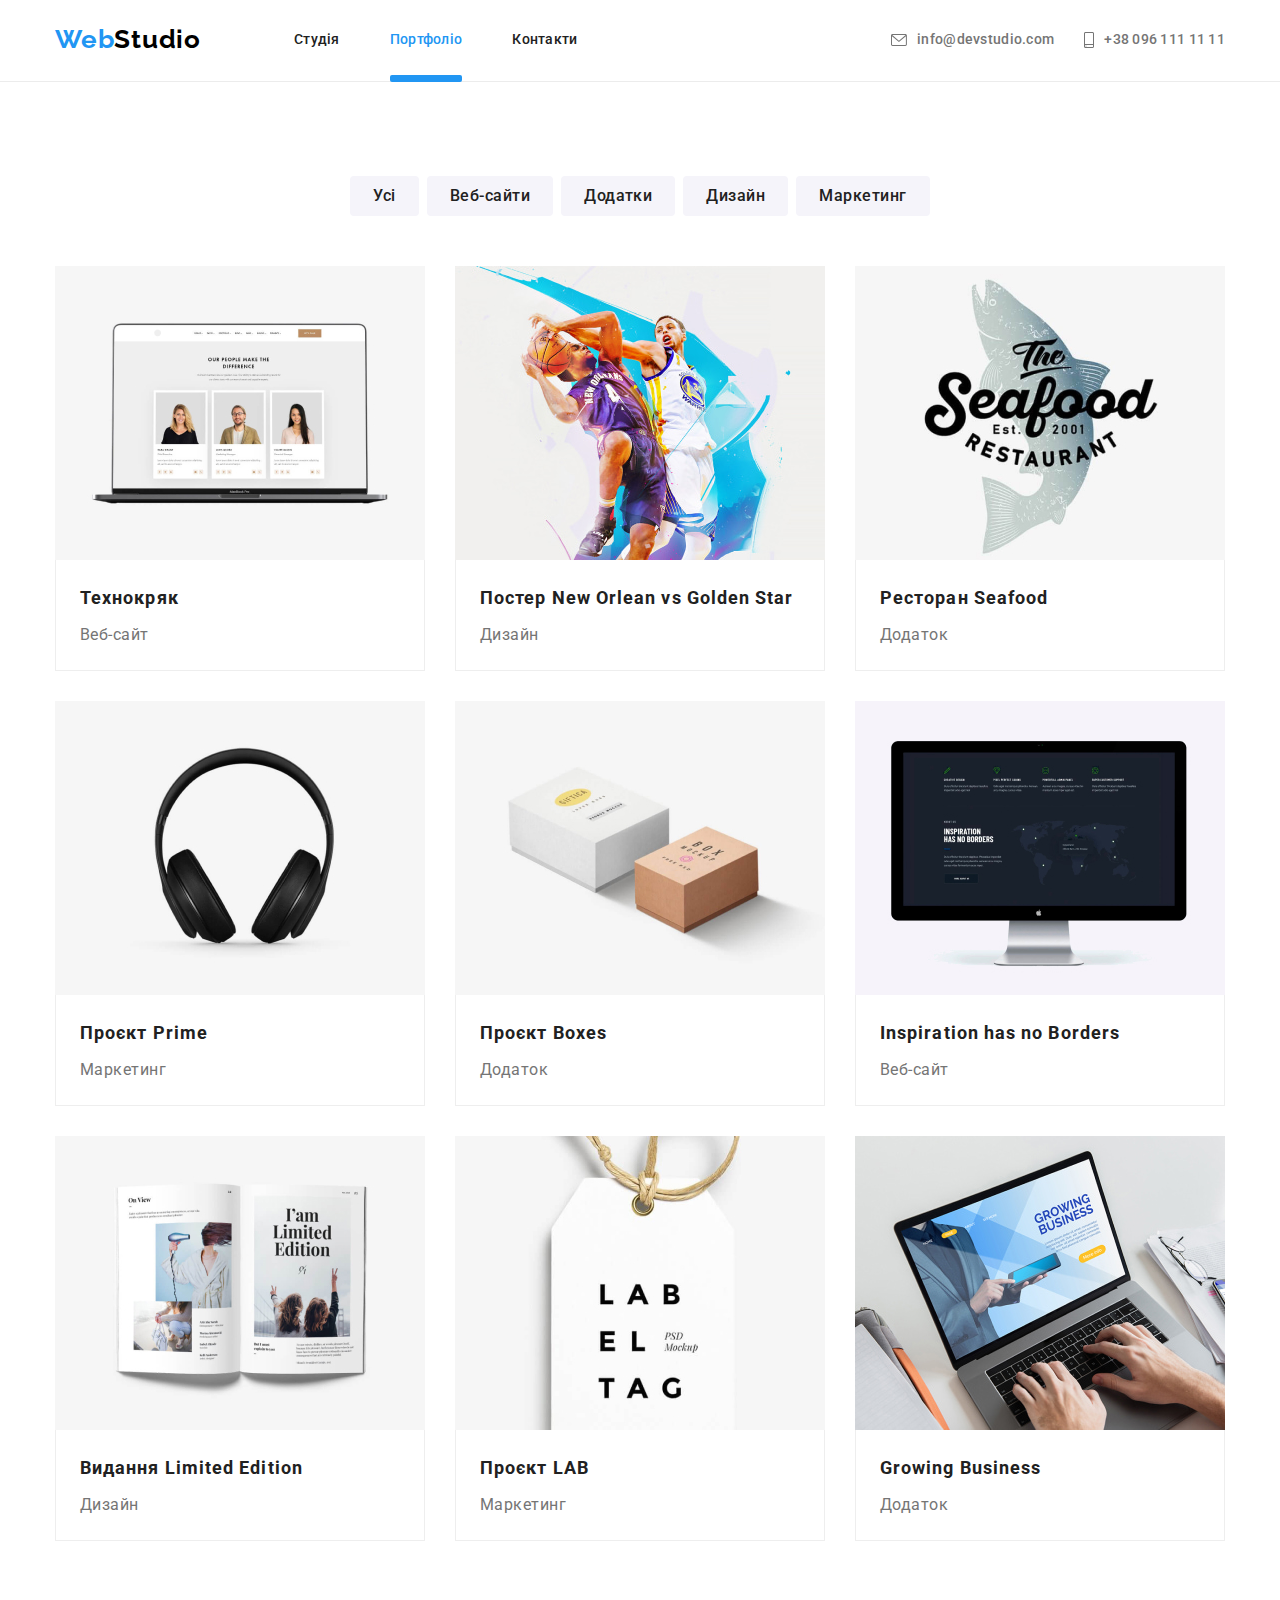
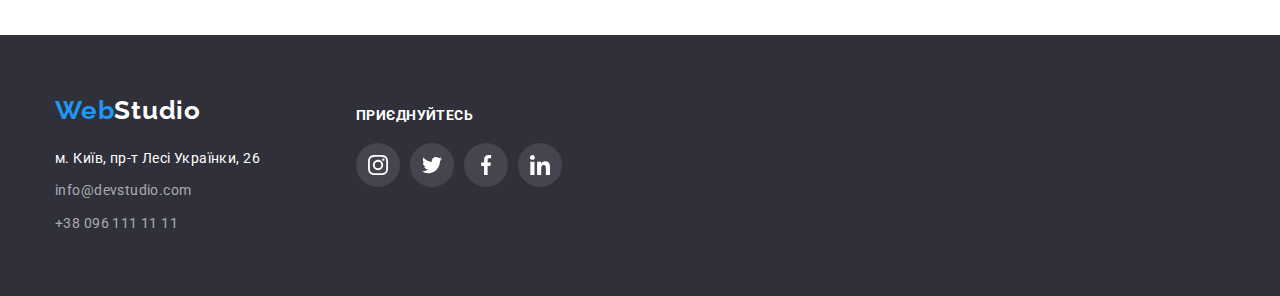
==== portfolio.html @ ac4dfc62 "create new repo" ====
<!DOCTYPE html>
<html lang="uk">
  <head>
    <meta charset="UTF-8" />
    <meta http-equiv="X-UA-Compatible" content="IE=edge" />
    <meta name="viewport" content="width=device-width, initial-scale=1.0" />
    <title lang="en">Portfolio</title>
    <link rel="preconnect" href="https://fonts.googleapis.com" />
    <link rel="preconnect" href="https://fonts.gstatic.com" crossorigin />
    <link
      href="https://fonts.googleapis.com/css2?family=Raleway:ital,wght@0,700;1,700&family=Roboto:ital,wght@0,400;0,500;0,700;0,900;1,400;1,500;1,700;1,900&display=swap"
      rel="stylesheet"
    />
    <link
      rel="stylesheet"
      href="https://cdnjs.cloudflare.com/ajax/libs/modern-normalize/1.1.0/modern-normalize.css"
    />
    <link rel="stylesheet" href="./css/styles.css" />
  </head>
  <body>
    <!-- header -->
    <header class="header">
      <div class="main-nav container">
        <a href="./index.html" class="logo link">
          <span class="logo-web" lang="en">Web</span
          ><span class="logo-studio" lang="en">Studio</span>
        </a>
        <nav>
          <ul class="site-nav list">
            <li class="header-item">
              <a href="./index.html" class="link">Студія</a>
            </li>
            <li class="header-item">
              <a href="./portfolio.html" class="link current">Портфоліо</a>
            </li>
            <li class="header-item">
              <a href="#" class="link">Контакти</a>
            </li>
          </ul>
        </nav>
        <ul class="auth-nav list">
          <li class="auth-nav-item">
            <a href="mailto:info@devstudio.com" class="link contacts-link">
              <svg class="contacts-icon" width="16" height="12">
                <use href="./images/icons.svg#icon-envelope"></use></svg
              >info@devstudio.com</a
            >
          </li>
          <li class="auth-nav-item">
            <a href="tel:+380961111111" class="link contacts-link">
              <svg class="contacts-icon" width="10" height="16">
                <use href="./images/icons.svg#icon-smartphone"></use></svg
              >+38 096 111 11 11</a
            >
          </li>
        </ul>
      </div>
    </header>
    <!-- main -->
    <main>
      <section class="portfolio">
        <div class="container">
          <h1 class="visually-hidden">Наші проєкти</h1>
          <!-- List of filtrs -->
          <ul class="portfolio-btn-list list">
            <li class="portfolio-btn-item">
              <button type="button" class="button">Усі</button>
            </li>
            <li class="portfolio-btn-item">
              <button type="button" class="button">Веб-сайти</button>
            </li>
            <li class="portfolio-btn-item">
              <button type="button" class="button">Додатки</button>
            </li>
            <li class="portfolio-btn-item">
              <button type="button" class="button">Дизайн</button>
            </li>
            <li class="portfolio-btn-item">
              <button type="button" class="button">Маркетинг</button>
            </li>
          </ul>
          <!-- List of projects -->
          <ul class="portfolio-list list">
            <li class="portfolio-item">
              <a href="" class="portfolio-link">
                <div class="img-wrapper">
                  <img class="projects-img"
                    src="./images/img_1.jpg"
                    alt="Стартова сторінка вебсайту"
                    width="370"
                  />
                  <div class="portfolio-hidden-dscr">
                    Ресурс пропонує комплексні пропозиції з різним рівнем
                    функціоналу та сервісів. Все це дозволить відвідувачу
                    отримати вичерпні відомості про компанію чи приватну особу.
                  </div>
                </div>
                <div class="portfolio-dscr">
                  <h3 class="portfolio-title">Технокряк</h3>
                  <p class="portfolio-text">Веб-сайт</p>
                </div>
              </a>
            </li>
            <li class="portfolio-item">
              <a href="" class="portfolio-link">
                <div class="img-wrapper">
                  <img class="projects-img" src="./images/img_2.jpg" alt="Постер" width="370" />
                  <div class="portfolio-hidden-dscr">
                    Ресурс пропонує комплексні пропозиції з різним рівнем
                    функціоналу та сервісів. Все це дозволить відвідувачу
                    отримати вичерпні відомості про компанію чи приватну особу.
                  </div>
                </div>
                <div class="portfolio-dscr">
                  <h3 class="portfolio-title">
                    Постер New Orlean vs Golden Star
                  </h3>
                  <p class="portfolio-text">Дизайн</p>
                </div>
              </a>
            </li>
            <li class="portfolio-item">
              <a href="" class="portfolio-link">
                <div class="img-wrapper">
                  <img class="projects-img"
                    src="./images/img_3.jpg"
                    alt="Логотип ресторану"
                    width="370"
                  />
                  <div class="portfolio-hidden-dscr">
                    Ресурс пропонує комплексні пропозиції з різним рівнем
                    функціоналу та сервісів. Все це дозволить відвідувачу
                    отримати вичерпні відомості про компанію чи приватну особу.
                  </div>
                </div>
                <div class="portfolio-dscr">
                  <h3 class="portfolio-title">Ресторан Seafood</h3>
                  <p class="portfolio-text">Додаток</p>
                </div>
              </a>
            </li>
            <li class="portfolio-item">
              <a href="" class="portfolio-link">
                <div class="img-wrapper">
                  <img class="projects-img" src="./images/img_4.jpg" alt="Навушники" width="370" />
                  <div class="portfolio-hidden-dscr">
                    Ресурс пропонує комплексні пропозиції з різним рівнем
                    функціоналу та сервісів. Все це дозволить відвідувачу
                    отримати вичерпні відомості про компанію чи приватну особу.
                  </div>
                </div>
                <div class="portfolio-dscr">
                  <h3 class="portfolio-title">Проєкт Prime</h3>
                  <p class="portfolio-text">Маркетинг</p>
                </div>
              </a>
            </li>
            <li class="portfolio-item">
              <a href="" class="portfolio-link">
                <div class="img-wrapper">
                  <img class="projects-img"
                    src="./images/img_5.jpg"
                    alt="Зображення коробочок "
                    width="370"
                  />
                  <div class="portfolio-hidden-dscr">
                    Ресурс пропонує комплексні пропозиції з різним рівнем
                    функціоналу та сервісів. Все це дозволить відвідувачу
                    отримати вичерпні відомості про компанію чи приватну особу.
                  </div>
                </div>
                <div class="portfolio-dscr">
                  <h3 class="portfolio-title">Проєкт Boxes</h3>
                  <p class="portfolio-text">Додаток</p>
                </div>
              </a>
            </li>
            <li class="portfolio-item">
              <a href="" class="portfolio-link">
                <div class="img-wrapper">
                  <img class="projects-img"
                    src="./images/img_6.jpg"
                    alt="Стартова сторінка вебсайту"
                    width="370"
                  />
                  <div class="portfolio-hidden-dscr">
                    Ресурс пропонує комплексні пропозиції з різним рівнем
                    функціоналу та сервісів. Все це дозволить відвідувачу
                    отримати вичерпні відомості про компанію чи приватну особу.
                  </div>
                </div>
                <div class="portfolio-dscr">
                  <h3 class="portfolio-title">Inspiration has no Borders</h3>
                  <p class="portfolio-text">Веб-сайт</p>
                </div>
              </a>
            </li>
            <li class="portfolio-item">
              <a href="" class="portfolio-link">
                <div class="img-wrapper">
                  <img class="projects-img"
                    src="./images/img_7.jpg"
                    alt="Зображення книги"
                    width="370"
                  />
                  <div class="portfolio-hidden-dscr">
                    Ресурс пропонує комплексні пропозиції з різним рівнем
                    функціоналу та сервісів. Все це дозволить відвідувачу
                    отримати вичерпні відомості про компанію чи приватну особу.
                  </div>
                </div>
                <div class="portfolio-dscr">
                  <h3 class="portfolio-title">Видання Limited Edition</h3>
                  <p class="portfolio-text">Дизайн</p>
                </div>
              </a>
            </li>
            <li class="portfolio-item">
              <a href="" class="portfolio-link">
                <div class="img-wrapper">
                  <img class="projects-img"
                    src="./images/img_8.jpg"
                    alt="Зображення етикетки"
                    width="370"
                  />
                  <div class="portfolio-hidden-dscr">
                    Ресурс пропонує комплексні пропозиції з різним рівнем
                    функціоналу та сервісів. Все це дозволить відвідувачу
                    отримати вичерпні відомості про компанію чи приватну особу.
                  </div>
                </div>
                <div class="portfolio-dscr">
                  <h3 class="portfolio-title">Проєкт LAB</h3>
                  <p class="portfolio-text">Маркетинг</p>
                </div>
              </a>
            </li>
            <li class="portfolio-item">
              <a href="" class="portfolio-link">
                <div class="img-wrapper">
                  <img class="projects-img"
                    src="./images/img_9.jpg"
                    alt="Зображення ноутбуку"
                    width="370"
                  />
                  <div class="portfolio-hidden-dscr">
                    Ресурс пропонує комплексні пропозиції з різним рівнем
                    функціоналу та сервісів. Все це дозволить відвідувачу
                    отримати вичерпні відомості про компанію чи приватну особу.
                  </div>
                </div>
                <div class="portfolio-dscr">
                  <h3 class="portfolio-title">Growing Business</h3>
                  <p class="portfolio-text">Додаток</p>
                </div>
              </a>
            </li>
          </ul>
        </div>
      </section>
    </main>
    <!-- footer -->
    <footer class="footer">
      <div class="footer-address-social container">
        <div class="footer-address-list">
          <a href="./index.html" class="link footer-logo">
            <span class="footer-logo-web" lang="en">Web</span
            ><span class="footer-logo-studio" lang="en">Studio</span>
          </a>
          <address>
            <ul class="list">
              <li class="footer-item">
                <a
                  href="https://goo.gl/maps/YVStPBYN47tz3UrX9"
                  target="_blank"
                  rel="noopener noreferrer nofollow"
                  class="link"
                  >м. Київ, пр-т Лесі Українки, 26
                </a>
              </li>
              <li class="footer-item">
                <a href="mailto:info@devstudio.com" class="link contacts"
                  >info@devstudio.com</a
                >
              </li>
              <li class="footer-item">
                <a href="tel:+380961111111" class="link contacts"
                  >+38 096 111 11 11</a
                >
              </li>
            </ul>
          </address>
        </div>
        <div class="footer-social-media">
          <h3 class="footer-social-title">приєднуйтесь</h3>
          <ul class="footer-social-list">
            <li class="footer-social-item">
              <a href="" class="footer-social-link">
                <svg class="footer-social-icon" width="20" height="20">
                  <use href="./images/icons.svg#icon-instagram"></use>
                </svg>
              </a>
            </li>
            <li class="footer-social-item">
              <a href="" class="footer-social-link">
                <svg class="footer-social-icon" width="20" height="20">
                  <use href="./images/icons.svg#icon-twitter"></use>
                </svg>
              </a>
            </li>
            <li class="footer-social-item">
              <a href="" class="footer-social-link">
                <svg class="footer-social-icon" width="20" height="20">
                  <use href="./images/icons.svg#icon-facebook"></use>
                </svg>
              </a>
            </li>
            <li class="footer-social-item">
              <a href="" class="footer-social-link">
                <svg class="footer-social-icon" width="20" height="20">
                  <use href="./images/icons.svg#icon-linkedin"></use>
                </svg>
              </a>
            </li>
          </ul>
        </div>
      </div>
    </footer>
  </body>
</html>
---- css/styles.css ----
:root {
  --color-text: #757575;
  --second-color-text: #212121;
  --third-color-text: #000000;
  --second-bg-color: #f5f4fa;
  --third-bg-color: #2f303a;
  --fourth-bg-color: #c4c4c4;
  --accent-color: #2196f3;
  --border-color: #ececec;
  --border-second-color: #eeeeee;
  --primary-white-color: #ffffff;
  --secondary-white-color: rgba(255, 255, 255, 0.6);
  --color-social-media: #afb1b8;
}
html {
  box-sizing: border-box;
}
*,
*::before,
*::after {
  box-sizing: inherit;
}
h1,
h2,
h3,
p,
ul {
  margin: 0;
  padding: 0;
}
body {
  background-color: var(--primary-white-color);
  font-family: "Roboto", sans-serif;
  font-style: normal;
  font-size: 14px;
  line-height: 1.7;
  letter-spacing: 0.03em;
  color: var(--color-text);
}
.container {
  width: 1200px;
  margin: 0 auto;
  padding-left: 15px;
  padding-right: 15px;
}
img {
  display: block;
  width: 100%;
  height: auto;
}
.visually-hidden {
  position: absolute;
  white-space: nowrap;
  width: 1px;
  height: 1px;
  overflow: hidden;
  border: 0;
  padding: 0;
  clip: rect(0 0 0 0);
  clip-path: inset(50%);
  margin: -1px;
}
/* header */
.header {
  background-color: var(--primary-white-color);
  border-bottom: 1px solid var(--border-color);
}
.main-nav {
  display: flex;
  align-items: center;
}
.header .list {
  list-style: none;
}
.header .link {
  text-decoration: none;
}
.header .link:hover,
.header .link:focus {
  color: var(--accent-color);
}
/* header logo */
.logo {
  display: block;
  margin-right: 93px;
  padding-top: 24px;
  padding-bottom: 25px;
}
.logo-web {
  font-family: "Raleway";
  font-weight: 700;
  font-size: 26px;
  line-height: 1.19;
  letter-spacing: 0.03em;
  color: var(--accent-color);
}
.logo-studio {
  font-family: "Raleway";
  font-weight: 700;
  font-size: 26px;
  line-height: 1.19;
  letter-spacing: 0.03em;
  color: var(--third-color-text);
}
/* navigation */
.site-nav {
  display: flex;
  /* align-items: flex-start; */
}
.header-item:not(:last-child) {
  margin-right: 50px;
}
.site-nav .link {
  display: block;
  padding-top: 32px;
  padding-bottom: 32px;
  text-decoration: none;
  font-weight: 500;
  font-size: 14px;
  line-height: 1.14;
  letter-spacing: 0.02em;
  color: var(--second-color-text);
  transition-property: color;
  transition-duration: 250ms;
  transition-timing-function: cubic-bezier(0.4, 0, 0.2, 1);
  /* transition: color 250ms cubic-bezier(0.4, 0, 0.2, 1); */
  /* border-bottom: 4px solid transparent;
  border-radius: 2px; */
}
.site-nav .link:hover,
.site-nav .link:focus {
  color: var(--accent-color);
}
.site-nav .link.current {
  color: var(--accent-color);
  position: relative;
  /* border-bottom: 4px solid var(--accent-color); */
}
.site-nav .link.current::after {
  content: "";
  position: absolute;
  width: 100%;
  height: 4px;
  bottom: -1.5px;
  left: 0;
  margin-top: 25px;
  border-bottom: 4px;
  border-color: var(--accent-color);
  border-style: solid;
  border-radius: 2px;
}
.auth-nav {
  display: flex;
  margin-left: auto;
}
.auth-nav-item:not(:last-child) {
  margin-right: 30px;
}
.auth-nav .contacts-link {
  display: flex;
  padding-top: 32px;
  padding-bottom: 32px;
  color: var(--color-text);
  text-decoration: none;
  font-weight: 500;
  font-size: 14px;
  line-height: 1.14;
  letter-spacing: 0.02em;
  align-items: center;
  transition-property: color;
  transition-duration: 250ms;
  transition-timing-function: cubic-bezier(0.4, 0, 0.2, 1);
  /* transition: color 250ms cubic-bezier(0.4, 0, 0.2, 1); */
}
.auth-nav .contacts-link:hover,
.auth-nav .contacts-link:focus {
  color: var(--accent-color);
}
.contacts-icon {
  margin-right: 10px;
  fill: currentColor;
}
/* hero */
.hero {
  padding-top: 200px;
  padding-bottom: 200px;
  margin-left: auto;
  margin-right: auto;
  text-align: center;
  max-width: 1600px;
  height: 600px;
  background-image: linear-gradient(
      to right,
      rgba(47, 48, 58, 0.4),
      rgba(47, 48, 58, 0.4)
    ),
    url("../images/imghero.jpg");
  background-repeat: no-repeat;
  background-position: center;
  background-size: cover;
  background-color: var(--fourth-bg-color);
}
.hero-title {
  margin: 0 auto;
  max-width: 696px;
  color: var(--primary-white-color);
  font-weight: 900;
  font-size: 44px;
  line-height: 1.36;
  text-align: center;
  letter-spacing: 0.06em;
  text-transform: uppercase;
}
.hero-button {
  display: inline-block;
  border: 1px solid transparent;
  padding: 10px 32px;
  border-radius: 4px;
  margin-top: 30px;
  min-width: 216px;
  background-color: var(--accent-color);
  font-family: inherit;
  font-weight: 700;
  font-size: 16px;
  line-height: 1.9;
  text-align: center;
  letter-spacing: 0.06em;
  color: var(--primary-white-color);
  cursor: pointer;
}

/* modal window */
.modal-backdrop {
  position: fixed;
  width: 100%;
  height: 100%;
  left: 0px;
  top: 0px;
  background: rgba(0, 0, 0, 0.2);
  transition: opacity 250ms, visibility 250ms;
}
.modal-backdrop.is-hidden .modal {
  transform: scale(0.5);
}
.modal {
  position: absolute;
  width: 528px;
  height: 581px;
  left: 50%;
  top: 50px;
  transform: translate(-50%) scale(1);
  /* transition: transform 250ms cubic-bezier(0.4, 0, 0.2, 1); */
  transition-property: transform;
  transition-duration: 250ms;
  transition-timing-function: cubic-bezier(0.4, 0, 0.2, 1);
  background: #ffffff;
  box-shadow: 0px 1px 3px rgba(0, 0, 0, 0.12), 0px 1px 1px rgba(0, 0, 0, 0.14),
    0px 2px 1px rgba(0, 0, 0, 0.2);
  border-radius: 4px;
}
.modal .close-sign {
  position: absolute;
  display: flex;
  justify-content: center;
  cursor: pointer;
  width: 30px;
  height: 30px;
  /* left: 496px; */
  right: 6px;
  top: 6px;
  align-items: center;
  border: 1px solid rgba(0, 0, 0, 0.1);
  border-radius: 50%;
}
.close-icon {
  fill: var(--third-color-text);
}
.is-hidden {
  visibility: hidden;
  opacity: 0;
  pointer-events: none;
}
/* features */
.features {
  padding-top: 94px;
  padding-bottom: 94px;
}
.section-title {
  font-weight: 700;
  font-size: 36px;
  line-height: 1.17;
  text-align: center;
  letter-spacing: 0.03em;
  color: var(--second-color-text);
}
.features .list {
  padding: 0;
  margin: 0;
  list-style: none;
  display: flex;
  flex-wrap: wrap;
}
.features-item {
  width: calc((100% - 90px) / 4);
}
.features-item:not(:last-child) {
  margin-right: 30px;
}
.features-icon {
  /* display: flex; */
  padding: 25px 100px;
  margin-bottom: 30px;
  height: 120px;
  background-color: var(--second-bg-color);
  border-radius: 4px;
  /* justify-content: center;
  align-items: center; */
}
.features-title {
  margin-top: 0;
  margin-bottom: 10px;
  font-weight: 700;
  font-size: 14px;
  line-height: 1.4;
  letter-spacing: 0.03em;
  text-transform: uppercase;
  color: var(--second-color-text);
}
/* images of examples */
.examples {
  padding-bottom: 94px;
}
.examples .section-title {
  margin-top: 0;
  margin-bottom: 50px;
}
.examples .list {
  padding: 0;
  margin: 0;
  display: flex;
  flex-wrap: wrap;
  list-style: none;
}
.examples-item {
  position: relative;
  width: calc((100% - 60px) / 3);
}
.examples-dscr {
  display: flex;
  justify-content: center;
  align-items: center;
  position: absolute;
  width: 100%;
  height: 70px;
  bottom: 0;
  background-color: rgba(47, 48, 58, 0.8);
  font-family: "Roboto";
  font-style: normal;
  font-weight: 700;
  font-size: 14px;
  line-height: 1.14;
  text-align: center;
  letter-spacing: 0.03em;
  text-transform: uppercase;
  color: var(--primary-white-color);
}
.examples-item:not(:last-child) {
  margin-right: 30px;
}
/* our team */
.team {
  padding-top: 94px;
  padding-bottom: 94px;
  background-color: var(--second-bg-color);
  text-align: center;
}
.team .section-title {
  margin-bottom: 50px;
}
.team .list {
  list-style: none;
  display: flex;
  /* flex-wrap: wrap; */
}
.team-item {
  padding-bottom: 30px;
  width: calc((100% - 90px) / 4);
  background-color: var(--primary-white-color);
  box-shadow: 0px 1px 3px rgba(0, 0, 0, 0.12), 0px 1px 1px rgba(0, 0, 0, 0.14),
    0px 2px 1px rgba(0, 0, 0, 0.2);
  border-radius: 0px 0px 4px 4px;
}
.team-item:not(:last-child) {
  margin-right: 30px;
}
.team-title {
  margin-top: 30px;
  margin-bottom: 10px;
  font-weight: 500;
  font-size: 16px;
  line-height: 1.19;
  text-align: center;
  letter-spacing: 0.03em;
  color: var(--second-color-text);
}
.team-text {
  margin-top: 0;
  margin-bottom: 16px;
  font-size: 16px;
  line-height: 1.19;
  text-align: center;
}
.team-list .social-icons {
  display: flex;
  justify-content: center;
}
.team-list .social-item {
  width: 44px;
  height: 44px;
}
.team-list .social-item:not(:last-child) {
  margin-right: 10px;
}
.team-list .social-link {
  width: 100%;
  height: 100%;
  display: flex;
  align-items: center;
  justify-content: center;
  color: var(--color-social-media);
  border-radius: 50%;
  transition-property: color, background-color;
  transition-duration: 250ms;
  transition-timing-function: cubic-bezier(0.4, 0, 0.2, 1);
  /* transition: color 250ms cubic-bezier(0.4, 0, 0.2, 1),
    background-color 250ms cubic-bezier(0.4, 0, 0.2, 1); */
}
.team-list .social-link:hover,
.team-list .social-link:focus {
  background-color: var(--accent-color);
  color: var(--primary-white-color);
}
.team-list .social-icon {
  fill: currentColor;
}
/* clients */
.clients {
  padding-top: 94px;
  padding-bottom: 94px;
}
.clients .section-title {
  margin-bottom: 50px;
}
.clients-list {
  display: flex;
  justify-content: center;
  list-style: none;
}
.clients-item {
  width: 170px;
  height: 92px;
}
.clients-item:not(:last-child) {
  margin-right: 30px;
}
.clients-link {
  width: 100%;
  height: 100%;
  display: flex;
  justify-content: center;
  align-items: center;
  color: var(--color-social-media);
  border: 1px solid var(--color-social-media);
  border-radius: 4px;
  transition-property: color, border-color;
  transition-duration: 250ms;
  transition-timing-function: cubic-bezier(0.4, 0, 0.2, 1);
  /* transition: color 250ms cubic-bezier(0.4, 0, 0.2, 1),
    border-color 250ms cubic-bezier(0.4, 0, 0.2, 1); */
}
.clients-link:hover,
.clients-link:focus {
  border-color: var(--accent-color);
  color: var(--accent-color);
}
.clients-icon {
  fill: currentColor;
}
/* footer */
.footer {
  padding-top: 60px;
  padding-bottom: 60px;
  background-color: var(--third-bg-color);
}
/* footer logo */
.footer-logo {
  display: inline-block;
  margin-bottom: 20px;
}
.footer-logo-web {
  font-family: "Raleway";
  font-weight: 700;
  font-size: 26px;
  line-height: 1.19;
  letter-spacing: 0.03em;
  color: var(--accent-color);
}
.footer-logo-studio {
  font-family: "Raleway";
  font-weight: 700;
  font-size: 26px;
  line-height: 1.19;
  letter-spacing: 0.03em;
  color: var(--primary-white-color);
  border-radius: 4px;
}
/* address */
.footer .list {
  list-style: none;
  font-style: normal;
}
.footer-address-social {
  display: flex;
}
.footer-address-list {
  width: 231px;
  margin-right: 70px;
}
.footer .link {
  color: var(--primary-white-color);
  text-decoration: none;
  transition-property: color;
  transition-duration: 250ms;
  transition-timing-function: cubic-bezier(0.4, 0, 0.2, 1);
  /* transition: color 250ms cubic-bezier(0.4, 0, 0.2, 1); */
}
.footer .link:hover,
.footer .link:focus {
  color: var(--accent-color);
}
.footer-item:not(:last-child) {
  margin-bottom: 9px;
}
.footer .contacts {
  color: var(--secondary-white-color);
}
.footer-social-media {
  padding-top: 12px;
  width: 206px;
}
.footer-social-title {
  margin-bottom: 20px;
  font-weight: 700;
  font-size: 14px;
  line-height: 16px;
  letter-spacing: 0.03em;
  text-transform: uppercase;
  color: var(--primary-white-color);
}
.footer-social-list {
  display: flex;
  justify-content: center;
  list-style: none;
}
.footer-social-item {
  width: 44px;
  height: 44px;
}
.footer-social-item:not(:last-child) {
  margin-right: 10px;
}
.footer-social-link {
  width: 100%;
  height: 100%;
  display: flex;
  align-items: center;
  justify-content: center;
  color: var(--primary-white-color);
  background-color: rgba(255, 255, 255, 0.1);
  border-radius: 50%;
  transition-property: color, background-color;
  transition-duration: 250ms;
  transition-timing-function: cubic-bezier(0.4, 0, 0.2, 1);
  /* transition: color 250ms cubic-bezier(0.4, 0, 0.2, 1),
    background-color 250ms cubic-bezier(0.4, 0, 0.2, 1); */
}
.footer-social-link:hover,
.footer-social-link:focus {
  background-color: var(--accent-color);
}
.footer-social-icon {
  fill: currentColor;
}
/* portfolio */
.portfolio {
  padding-top: 94px;
  padding-bottom: 94px;
}
.portfolio .list {
  list-style: none;
}
.portfolio-btn-list {
  margin-bottom: 50px;
  display: flex;
  justify-content: center;
  margin-left: auto;
  margin-right: auto;
}
/* button on portfolio */
.button {
  padding: 6px 22px;
  display: inline-block;
  border: 1px solid transparent;
  border-radius: 4px;
  background-color: var(--second-bg-color);
  font-family: inherit;
  font-weight: 500;
  font-size: 16px;
  line-height: 1.62;
  text-align: center;
  letter-spacing: 0.03em;
  color: var(--second-color-text);
  cursor: pointer;
  transition-property: color, background-color, box-shadow;
  transition-duration: 250ms;
  transition-timing-function: cubic-bezier(0.4, 0, 0.2, 1);
  /* transition: color 250ms cubic-bezier(0.4, 0, 0.2, 1), background-color 250ms cubic-bezier(0.4, 0, 0.2, 1), box-shadow 250ms cubic-bezier(0.4, 0, 0.2, 1); */
}
.portfolio-btn-item:not(:last-child) {
  margin-right: 8px;
}
.button:hover,
.button:focus {
  background-color: var(--accent-color);
  color: var(--primary-white-color);
  box-shadow: 0px 3px 1px rgba(0, 0, 0, 0.1), 0px 1px 2px rgba(0, 0, 0, 0.08),
    0px 2px 2px rgba(0, 0, 0, 0.12);
}
/* list of projects */
.portfolio-list {
  display: flex;
  flex-wrap: wrap;
}
.portfolio-item {
  margin-right: 30px;
  margin-bottom: 30px;
  width: calc((100% - 60px) / 3);
}
.portfolio-item:nth-child(3n) {
  margin-right: 0;
}
.portfolio-item:nth-last-child(-n + 3) {
  margin-bottom: 0px;
}
.portfolio-link {
  text-decoration: none;
  display: block;
  transition-property: box-shadow;
  transition-duration: 250ms;
  transition-timing-function: cubic-bezier(0.4, 0, 0.2, 1);
}
.portfolio-link:hover {
  box-shadow: 0px 1px 1px rgba(0, 0, 0, 0.12), 0px 4px 4px rgba(0, 0, 0, 0.06),
    1px 4px 6px rgba(0, 0, 0, 0.16);
}
.img-wrapper {
  position: relative;
  overflow: hidden;
}
.projects-img {
  display: block;
}
.portfolio-hidden-dscr {
  position: absolute;
  display: flex;
  justify-content: center;
  align-items: center;
  /* padding: 63px 24px; */
  padding-left: 24px;
  padding-right: 24px;
  top: 0;
  left: 0;
  right: 0;
  bottom: 0;
  background-color: rgba(33, 150, 243, 0.9);
  font-family: "Roboto";
  font-style: normal;
  font-weight: 400;
  font-size: 18px;
  line-height: 1.56;
  letter-spacing: 0.03em;
  color: var(--primary-white-color);
  transform: translateY(101%);
  transition-property: transform;
  transition-duration: 250ms;
  transition-timing-function: cubic-bezier(0.4, 0, 0.2, 1);
}
.portfolio-link:hover .portfolio-hidden-dscr {
  transform: translateY(0);
}
.portfolio-dscr {
  padding: 20px 24px;
  border-left: 1px solid var(--border-second-color);
  border-right: 1px solid var(--border-second-color);
  border-bottom: 1px solid var(--border-second-color);
}
.portfolio-title {
  margin-bottom: 4px;
  font-weight: 700;
  font-size: 18px;
  line-height: 2;
  letter-spacing: 0.06em;
  color: var(--second-color-text);
}
.portfolio-text {
  font-size: 16px;
  line-height: 1.88;
  letter-spacing: 0.03em;
  color: var(--color-text);
}
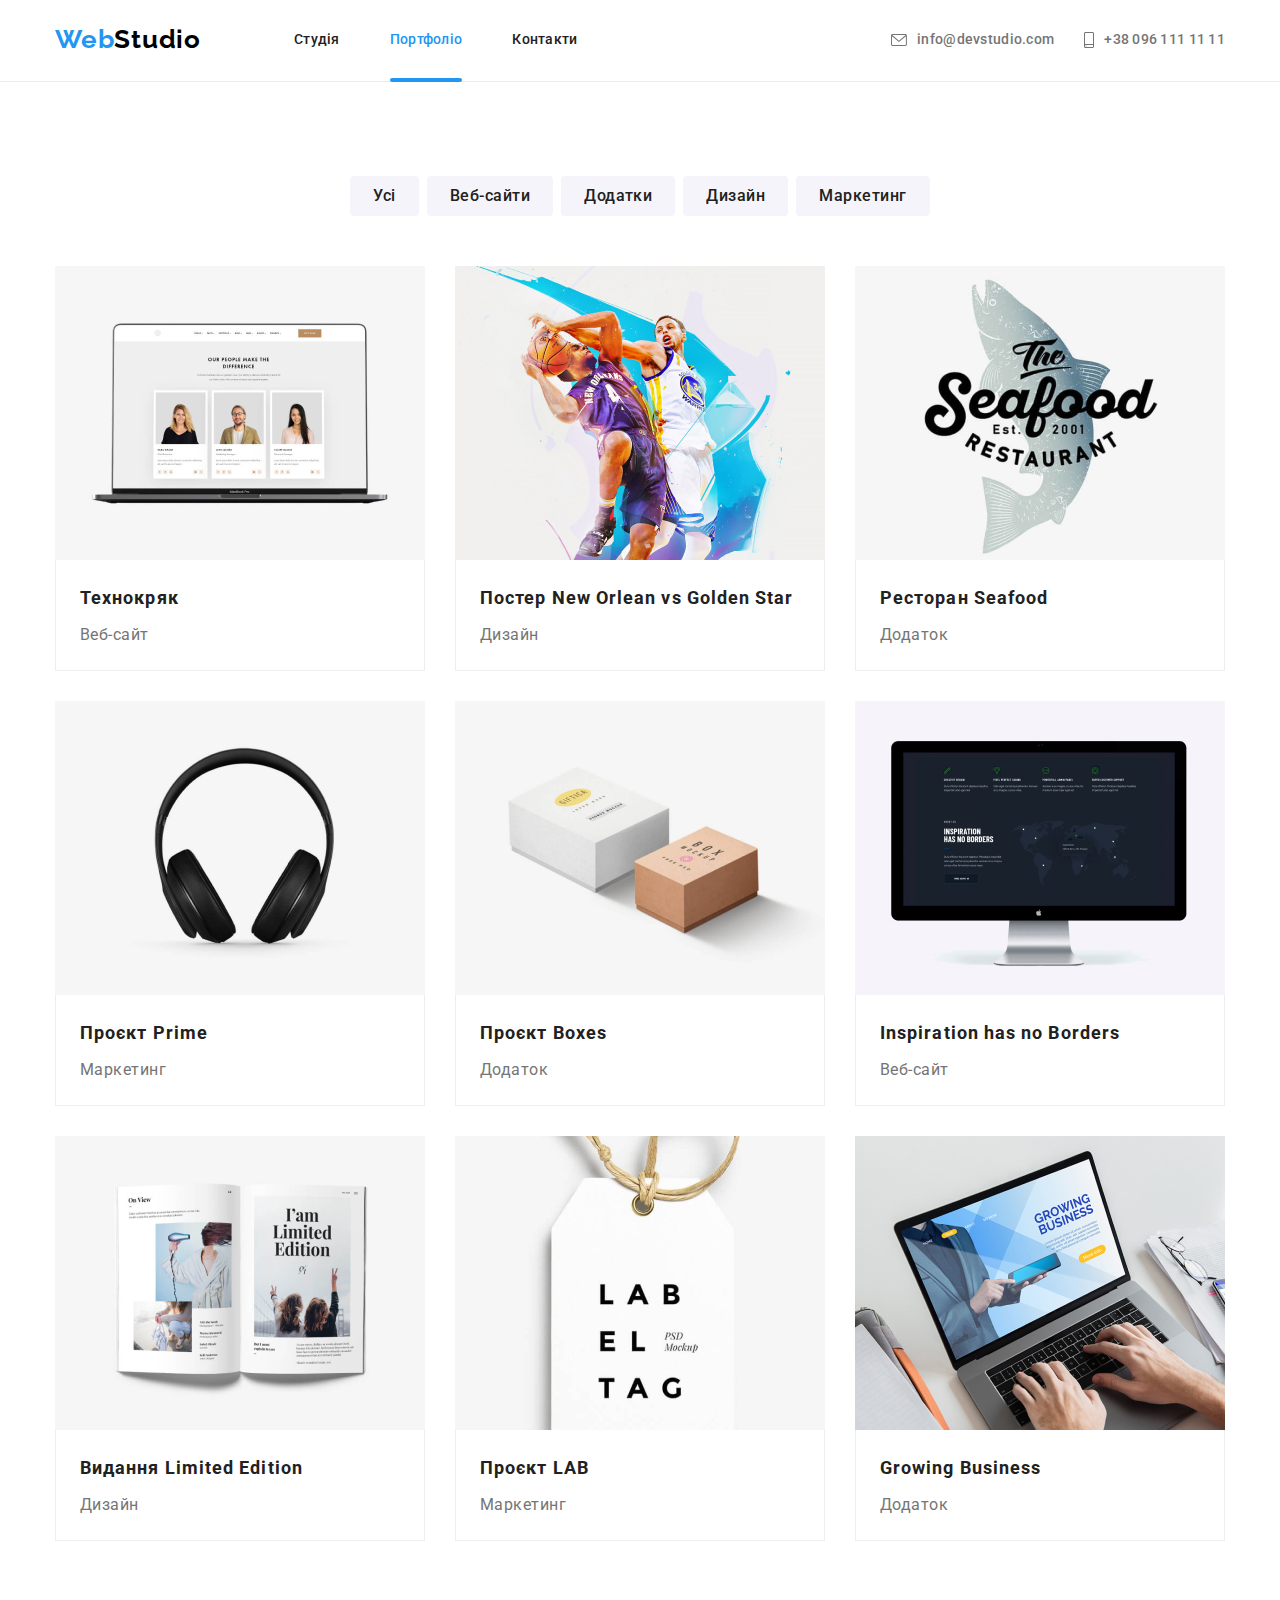
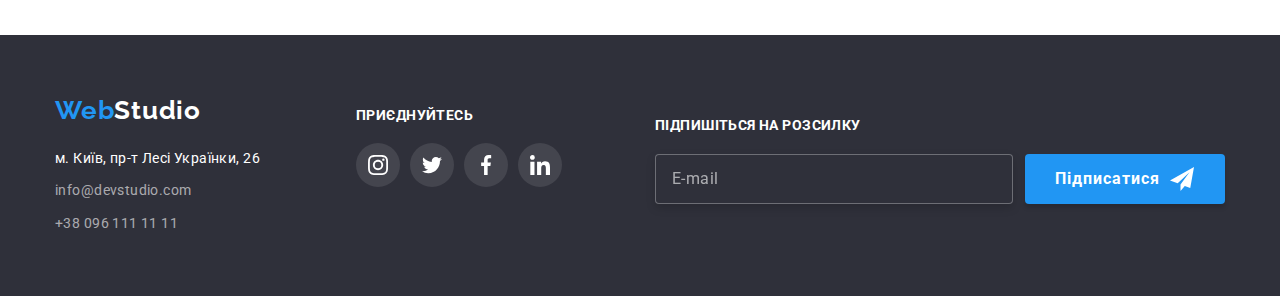
==== commit a0470e28: "finish footer form input with button" ====
--- a/portfolio.html
+++ b/portfolio.html
@@ -324,6 +324,24 @@
             </li>
           </ul>
         </div>
+        <div class="footer-subscr">
+          <p class="footer-subscr-text">Підпишіться на розсилку</p>
+          <form class="footer-form">
+            <div class="footer-input">
+              <input
+                name="email"
+                type="email"
+                class="footer-input-mail"
+                placeholder="E-mail"
+                required/>
+              <button type="submit" class="footer-subscr-btn">Підписатися
+                <svg class="footer-subscr-icon" width="24" height="24">
+                  <use href="./images/icons.svg#icon-telegram"></use>
+                </svg>
+              </button>
+            </div>
+          </form>
+        </div>
       </div>
     </footer>
   </body>
--- a/css/styles.css
+++ b/css/styles.css
@@ -140,13 +140,10 @@
   content: "";
   position: absolute;
   width: 100%;
-  height: 4px;
+  /* height: 4px; */
   bottom: -1.5px;
   left: 0;
-  margin-top: 25px;
-  border-bottom: 4px;
-  border-color: var(--accent-color);
-  border-style: solid;
+  border-bottom: 4px solid var(--accent-color);
   border-radius: 2px;
 }
 .auth-nav {
@@ -240,15 +237,16 @@
   transition: opacity 250ms, visibility 250ms;
 }
 .modal-backdrop.is-hidden .modal {
-  transform: scale(0.5);
+  transform: translate(-50%, -50%) scale(0.3);
 }
 .modal {
   position: absolute;
+  padding: 40px;
   width: 528px;
   height: 581px;
   left: 50%;
-  top: 50px;
-  transform: translate(-50%) scale(1);
+  top: 50%;
+  transform: translate(-50%, -50%) scale(1);
   /* transition: transform 250ms cubic-bezier(0.4, 0, 0.2, 1); */
   transition-property: transform;
   transition-duration: 250ms;
@@ -266,19 +264,182 @@
   width: 30px;
   height: 30px;
   /* left: 496px; */
-  right: 6px;
-  top: 6px;
+  right: 8px;
+  top: 8px;
   align-items: center;
   border: 1px solid rgba(0, 0, 0, 0.1);
   border-radius: 50%;
 }
 .close-icon {
   fill: var(--third-color-text);
+}
+.close-icon:hover,
+.close-icon:focus {
+  fill: var(--accent-color);
 }
 .is-hidden {
   visibility: hidden;
   opacity: 0;
   pointer-events: none;
+}
+.modal-text {
+  margin-bottom: 12px;
+  font-family: "Roboto";
+  font-style: normal;
+  font-weight: 700;
+  font-size: 20px;
+  line-height: 1.15;
+  text-align: center;
+  letter-spacing: 0.03em;
+  color: var(--second-color-text);
+}
+.modal-form {
+  position: relative;
+}
+.input-line {
+  margin-bottom: 10px;
+}
+.modal-label {
+  display: block;
+  /* width: 100%; */
+  margin-bottom: 4px;
+  font-family: 'Roboto';
+  font-style: normal;
+  font-weight: 400;
+  font-size: 12px;
+  line-height: 1.17;
+  letter-spacing: 0.01em;
+  color: var(--color-text);
+}
+.input-wrapper {
+  position: relative;
+}
+.modal-input {
+  padding: 0 12px 0 42px;
+  width: 100%;
+  height: 40px;
+  border: 1px solid rgba(33, 33, 33, 0.2);
+  border-radius: 4px;
+  transition-property: border;
+  transition-duration: 250ms;
+  transition-timing-function: cubic-bezier(0.4, 0, 0.2, 1);
+}
+.modal-input:focus {
+  outline: transparent;
+  border: 1px solid var(--accent-color);
+}
+.modal-input:focus + .input-icon {
+  fill: var(--accent-color);
+}
+.input-icon {
+  position: absolute;
+  top: 50%;
+  left: 12px;
+  transform: translateY(-50%);
+  fill: var(--second-color-text);
+  transition-property: fill;
+  transition-duration: 250ms;
+  transition-timing-function: cubic-bezier(0.4, 0, 0.2, 1);
+}
+.input-line-textarea {
+  /* display: block; */
+  margin-bottom: 20px;
+}
+.modal-textarea {
+  display: block;
+  width: 100%;
+  height: 120px;
+  padding: 12px 16px;
+  border: 1px solid rgba(33, 33, 33, 0.2);
+  border-radius: 4px;
+  resize: none;
+  transition-property: border;
+  transition-duration: 250ms;
+  transition-timing-function: cubic-bezier(0.4, 0, 0.2, 1);
+}
+.modal-textarea::placeholder {
+  font-weight: 400;
+  font-size: 12px;
+  line-height: 1.17;
+  letter-spacing: 0.01em;
+  color:rgba(117, 117, 117, 0.5);
+}
+.modal-textarea:focus {
+  outline: 1px solid transparent;
+  border: 1px solid var(--accent-color);
+}
+.check-line {
+  display: flex;
+  justify-content: center;
+  align-items: center;
+  margin-bottom: 30px;
+}
+.checkbox-agree {
+  display: flex;
+  align-items: center;
+  font-family: 'Roboto';
+  font-style: normal;
+  font-weight: 400;
+  font-size: 14px;
+  line-height: 1.71;
+  letter-spacing: 0.03em;
+  color: var(--color-text);
+}
+.checkbox-agree .icon-wrapper {
+  display: flex;
+  justify-content: center;
+  align-items: center;
+  margin-right: 8px;
+  width: 16px;
+  height: 15px;
+  border: 2px solid var(--second-color-text);
+  border-radius: 2px;
+}
+.checkbox-agree .agree-icon {
+  fill: transparent;
+}
+.check-line input:checked + .checkbox-agree .icon-wrapper {
+  background-color: var(--accent-color);
+  border: none;
+}
+.check-line input:checked + .checkbox-agree .agree-icon {
+  fill: var(--primary-white-color);
+}
+.agree-text {
+  margin-left: 4px;
+  font-weight: 400;
+  font-size: 14px;
+  line-height: 1.71;
+  letter-spacing: 0.03em;
+  text-decoration: underline;
+  color: var(--accent-color);
+}
+.modal-button {
+  position: absolute;
+  left: 50%;
+  transform: translateX(-50%);
+  min-width: 200px;
+  height: 50px;
+  padding: 10px 52px;
+  background-color: var(--accent-color);
+  color: var(--primary-white-color);
+  box-shadow: 0px 4px 4px rgba(0, 0, 0, 0.15);
+  border-radius: 4px;
+  border-color: transparent;
+  font-family: Roboto;
+  font-weight: 700;
+  font-size: 16px;
+  line-height: 1.88;
+  letter-spacing: 0.06em;
+  cursor: pointer;
+  transition-property: background-color;
+  transition-duration: 250ms;
+  transition-timing-function: cubic-bezier(0.4, 0, 0.2, 1);
+}
+.modal-button:hover,
+.modal-button:focus {
+  background-color: #188ce8;
+}
 }
 /* features */
 .features {
@@ -590,6 +751,76 @@
 }
 .footer-social-icon {
   fill: currentColor;
+}
+
+.footer-subscr {
+  display: block;
+  margin-left: auto;
+  padding-top: 23px;
+  /* align-items: center; */
+  width: 570px;
+}
+.footer-subscr-text {
+  margin-bottom: 20px;
+  font-family: 'Roboto';
+  font-style: normal;
+  font-weight: 700;
+  font-size: 14px;
+  line-height: 1.14;
+  letter-spacing: 0.03em;
+  text-transform: uppercase;
+  color: var(--primary-white-color);
+}
+.footer-input {
+  display: flex;
+}
+.footer-input-mail {
+  padding: 15px 16px;
+  width: 358px;
+  height: 50px;
+  margin-right: 12px;
+  background-color: var(--third-bg-color);
+  color: rgba(255, 255, 255, 0.6);
+  border: 1px solid rgba(255, 255, 255, 0.3);
+  filter: drop-shadow(0px 4px 4px rgba(0, 0, 0, 0.15));
+  border-radius: 4px;
+  outline: transparent;
+}
+.footer-input-mail::placeholder {
+  font-family: 'Roboto';
+  font-style: normal;
+  font-weight: 400;
+  font-size: 16px;
+  line-height: 1.25;
+  display: flex;
+  align-items: center;
+  letter-spacing: 0.03em;
+  color: rgba(255, 255, 255, 0.6);
+}
+.footer-subscr-btn {
+  display: flex;
+  align-items: center;
+  text-align: center;
+  padding: 10px 28px;
+  min-width: 200px;
+  height: 50px;
+  color: var(--primary-white-color);
+  color: var(--primary-white-color);
+  background-color: var(--accent-color);
+  box-shadow: 0px 4px 4px rgba(0, 0, 0, 0.15);
+  border-color: transparent;
+  border-radius: 4px;
+  font-family: 'Roboto';
+  font-style: normal;
+  font-weight: 700;
+  font-size: 16px;
+  line-height: 1.88;
+  letter-spacing: 0.06em;
+  cursor: pointer;
+}
+.footer-subscr-icon {
+  margin-left: 10px;
+  fill: var(--primary-white-color);
 }
 /* portfolio */
 .portfolio {
